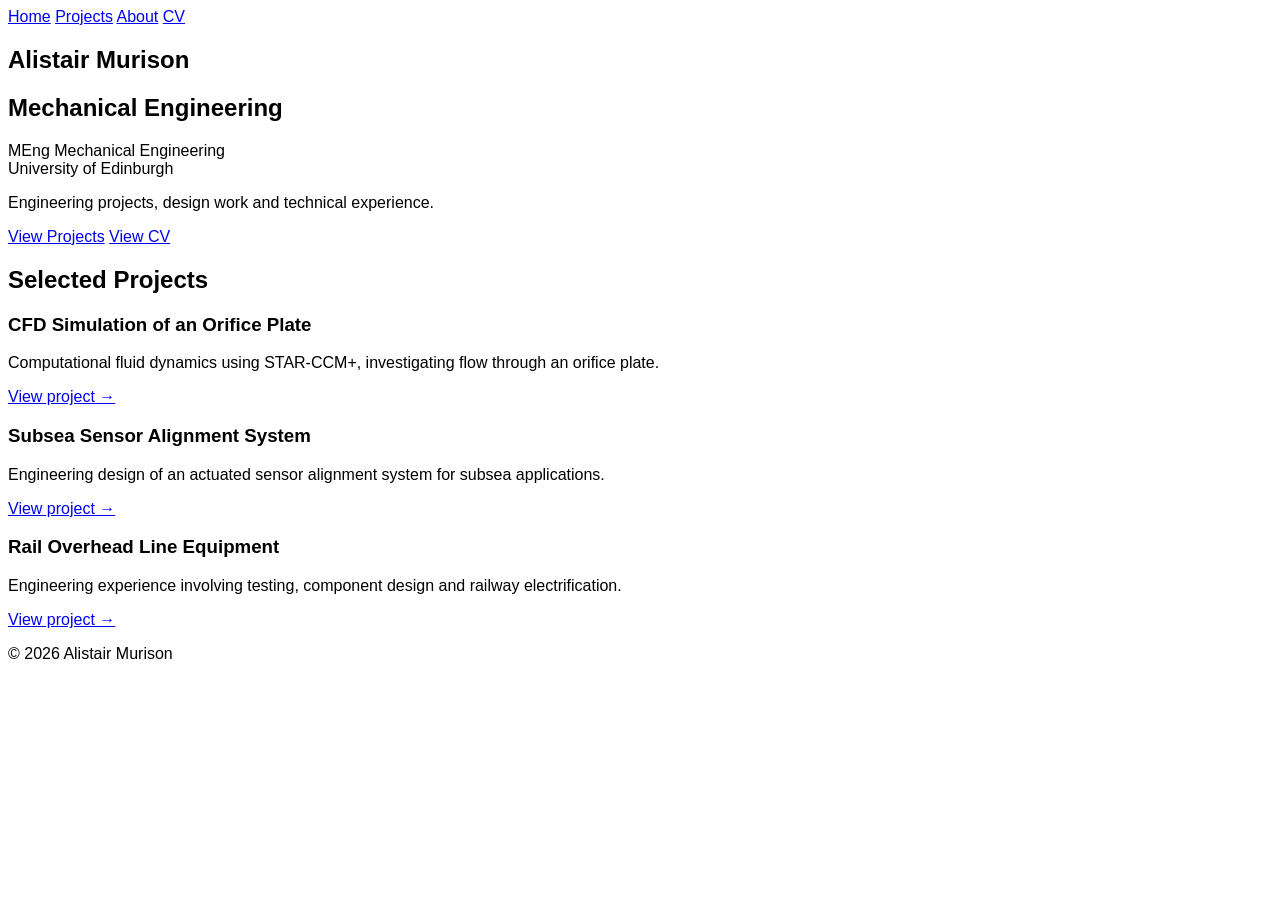
==== index.html @ 7d7eec46 "Update index.html" ====
<!DOCTYPE html>
<html lang="en">

<head>
    <meta charset="UTF-8">
    <meta name="viewport" content="width=device-width, initial-scale=1.0">
    <title>Alistair Murison | Mechanical Engineering</title>
    <link rel="stylesheet" href="style.css">
</head>

<body>

    <!-- Navigation -->
    <header>
        <nav>
            <a href="index.html">Home</a>
            <a href="projects.html">Projects</a>
            <a href="about.html">About</a>
            <a href="cv.pdf">CV</a>
        </nav>
    </header>


    <!-- Main content -->
    <main>

        <!-- Introduction -->
        <section class="hero">

            <h1>Alistair Murison</h1>

            <h2>Mechanical Engineering</h2>

            <p class="subtitle">
                MEng Mechanical Engineering<br>
                University of Edinburgh
            </p>

            <p class="intro">
                Engineering projects, design work and technical experience.
            </p>

            <div class="buttons">
                <a href="projects.html">View Projects</a>
                <a href="cv.pdf">View CV</a>
            </div>
        </section>


        <!-- Selected projects -->
        <section class="projects">

            <h2>Selected Projects</h2>

            <div class="project-grid">

                <article class="project-card">

                    <h3>CFD Simulation of an Orifice Plate</h3>

                    <p>
                        Computational fluid dynamics using STAR-CCM+,
                        investigating flow through an orifice plate.
                    </p>

                    <a href="projects/orifice-plate/">
                        View project →
                    </a>

                </article>


                <article class="project-card">

                    <h3>Subsea Sensor Alignment System</h3>

                    <p>
                        Engineering design of an actuated sensor
                        alignment system for subsea applications.
                    </p>

                    <a href="projects/subsea-sensor/">
                        View project →
                    </a>

                </article>


                <article class="project-card">

                    <h3>Rail Overhead Line Equipment</h3>

                    <p>
                        Engineering experience involving testing,
                        component design and railway electrification.
                    </p>

                    <a href="projects/rail-ole/">
                        View project →
                    </a>
                </article>
            </div>
        </section>
    </main>


    <!-- Footer -->
    <footer>
        <p>© 2026 Alistair Murison</p>
    </footer>
</body>
</html>
---- style.css ----
body {
    font-family: Arial, sans-serif;
}
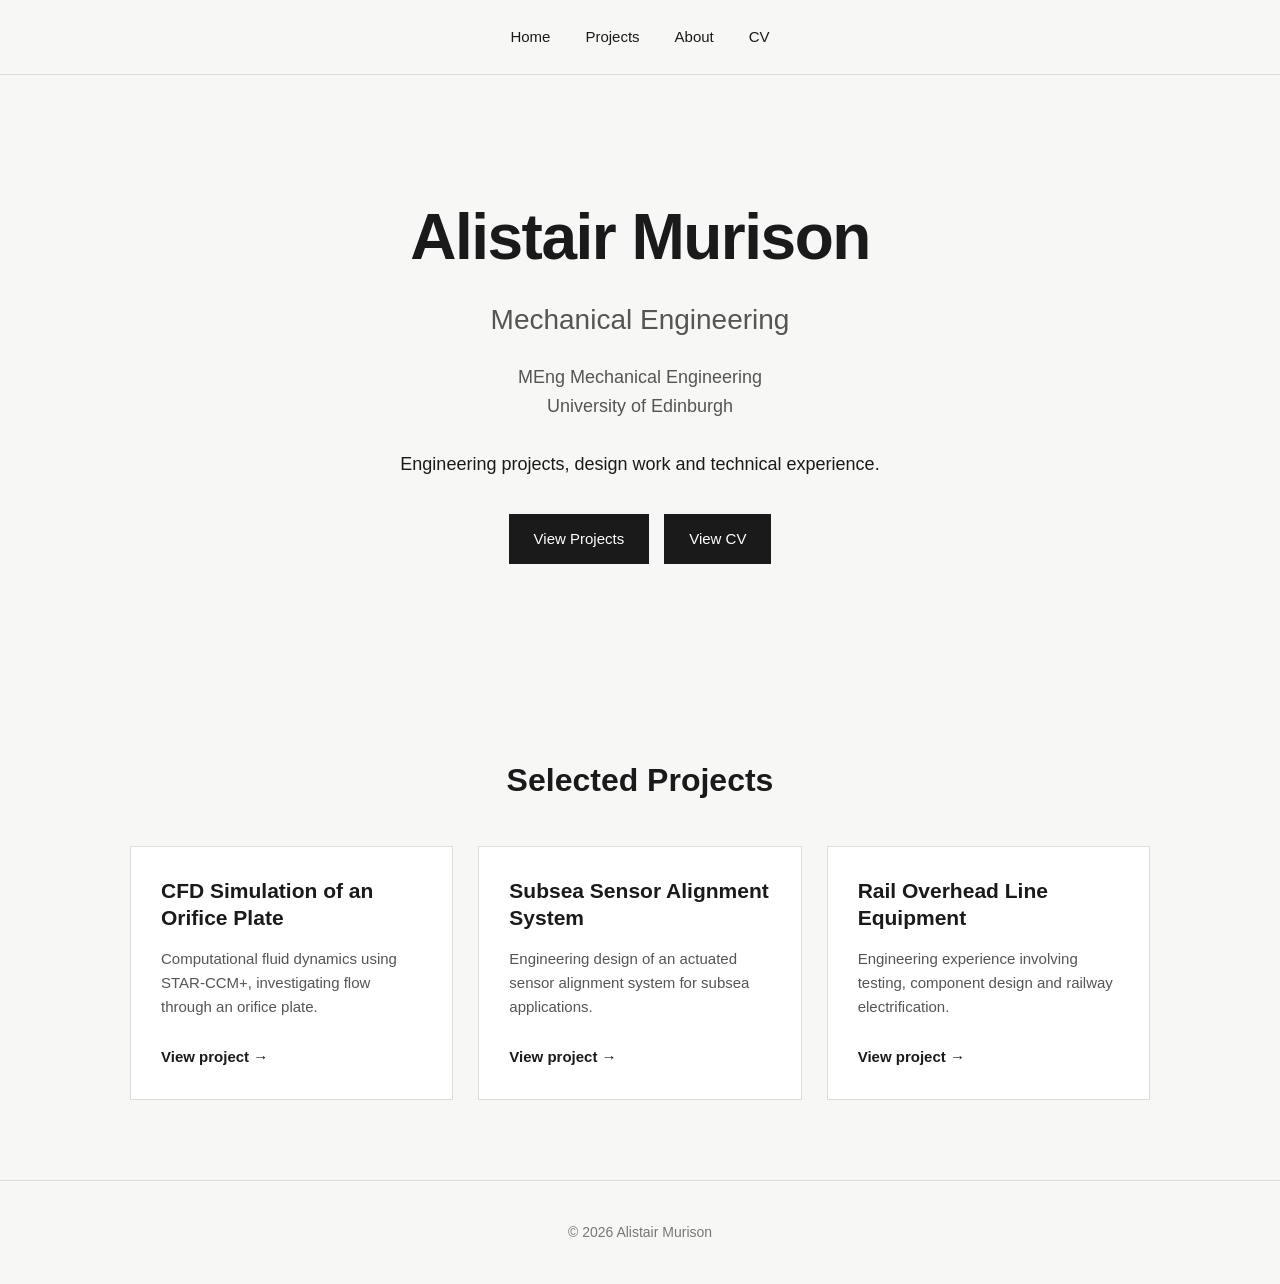
==== commit d3c292d8: "Update index.html" ====
--- a/index.html
+++ b/index.html
@@ -26,9 +26,7 @@
 
         <!-- Introduction -->
         <section class="hero">
-
             <h1>Alistair Murison</h1>
-
             <h2>Mechanical Engineering</h2>
 
             <p class="subtitle">
--- a/style.css
+++ b/style.css
@@ -1,3 +1,286 @@
+/* =========================================================
+   General
+   ========================================================= */
+
+* {
+    box-sizing: border-box;
+}
+
+html {
+    scroll-behavior: smooth;
+}
+
 body {
-    font-family: Arial, sans-serif;
-}
+    margin: 0;
+    background-color: #f7f7f5;
+    color: #1a1a1a;
+    font-family: Arial, Helvetica, sans-serif;
+    line-height: 1.6;
+}
+
+
+/* =========================================================
+   Navigation
+   ========================================================= */
+
+header {
+    width: 100%;
+    border-bottom: 1px solid #ddddda;
+}
+
+nav {
+    max-width: 1100px;
+    margin: 0 auto;
+    padding: 25px 40px;
+
+    display: flex;
+    justify-content: center;
+    gap: 35px;
+}
+
+nav a {
+    color: #1a1a1a;
+    text-decoration: none;
+    font-size: 15px;
+    font-weight: 500;
+}
+
+nav a:hover {
+    color: #777;
+}
+
+
+/* =========================================================
+   Main content
+   ========================================================= */
+
+main {
+    max-width: 1100px;
+    margin: 0 auto;
+    padding: 0 40px;
+}
+
+
+/* =========================================================
+   Hero section
+   ========================================================= */
+
+.hero {
+    min-height: 600px;
+
+    display: flex;
+    flex-direction: column;
+    align-items: center;
+    justify-content: center;
+
+    text-align: center;
+}
+
+.hero h1 {
+    margin: 0;
+
+    font-size: 64px;
+    font-weight: 700;
+    letter-spacing: -1.5px;
+}
+
+.hero h2 {
+    margin: 10px 0 20px;
+
+    font-size: 28px;
+    font-weight: 400;
+    color: #555;
+}
+
+.subtitle {
+    margin: 0;
+
+    font-size: 18px;
+    color: #555;
+}
+
+.intro {
+    max-width: 600px;
+    margin: 30px auto 0;
+
+    font-size: 18px;
+}
+
+
+/* =========================================================
+   Buttons
+   ========================================================= */
+
+.buttons {
+    display: flex;
+    justify-content: center;
+    gap: 15px;
+
+    margin-top: 35px;
+}
+
+.buttons a {
+    display: inline-block;
+
+    padding: 12px 24px;
+
+    background-color: #1a1a1a;
+    color: white;
+
+    text-decoration: none;
+    font-size: 15px;
+
+    border: 1px solid #1a1a1a;
+
+    transition: 0.2s ease;
+}
+
+.buttons a:hover {
+    background-color: transparent;
+    color: #1a1a1a;
+}
+
+
+/* =========================================================
+   Projects
+   ========================================================= */
+
+.projects {
+    padding: 80px 0;
+}
+
+.projects > h2 {
+    margin: 0 0 40px;
+
+    text-align: center;
+    font-size: 32px;
+    font-weight: 600;
+}
+
+.project-grid {
+    display: grid;
+    grid-template-columns: repeat(3, 1fr);
+    gap: 25px;
+}
+
+.project-card {
+    padding: 30px;
+
+    background-color: #ffffff;
+    border: 1px solid #ddddda;
+
+    text-align: left;
+
+    transition: 0.2s ease;
+}
+
+.project-card:hover {
+    transform: translateY(-3px);
+    border-color: #aaaaaa;
+}
+
+.project-card h3 {
+    margin: 0 0 15px;
+
+    font-size: 21px;
+    line-height: 1.3;
+}
+
+.project-card p {
+    margin: 0 0 25px;
+
+    color: #555;
+    font-size: 15px;
+}
+
+.project-card a {
+    color: #1a1a1a;
+
+    font-size: 15px;
+    font-weight: 600;
+
+    text-decoration: none;
+}
+
+.project-card a:hover {
+    text-decoration: underline;
+}
+
+
+/* =========================================================
+   Footer
+   ========================================================= */
+
+footer {
+    padding: 40px;
+
+    border-top: 1px solid #ddddda;
+
+    text-align: center;
+}
+
+footer p {
+    margin: 0;
+
+    color: #777;
+    font-size: 14px;
+}
+
+
+/* =========================================================
+   Mobile
+   ========================================================= */
+
+@media (max-width: 800px) {
+
+    nav {
+        padding: 20px;
+        gap: 20px;
+    }
+
+    main {
+        padding: 0 20px;
+    }
+
+    .hero {
+        min-height: 500px;
+    }
+
+    .hero h1 {
+        font-size: 45px;
+    }
+
+    .hero h2 {
+        font-size: 23px;
+    }
+
+    .project-grid {
+        grid-template-columns: 1fr;
+    }
+
+}
+
+
+/* Small phones */
+
+@media (max-width: 500px) {
+
+    nav {
+        flex-wrap: wrap;
+    }
+
+    .hero h1 {
+        font-size: 38px;
+    }
+
+    .buttons {
+        flex-direction: column;
+        width: 100%;
+        max-width: 250px;
+    }
+
+    .buttons a {
+        text-align: center;
+    }
+
+}
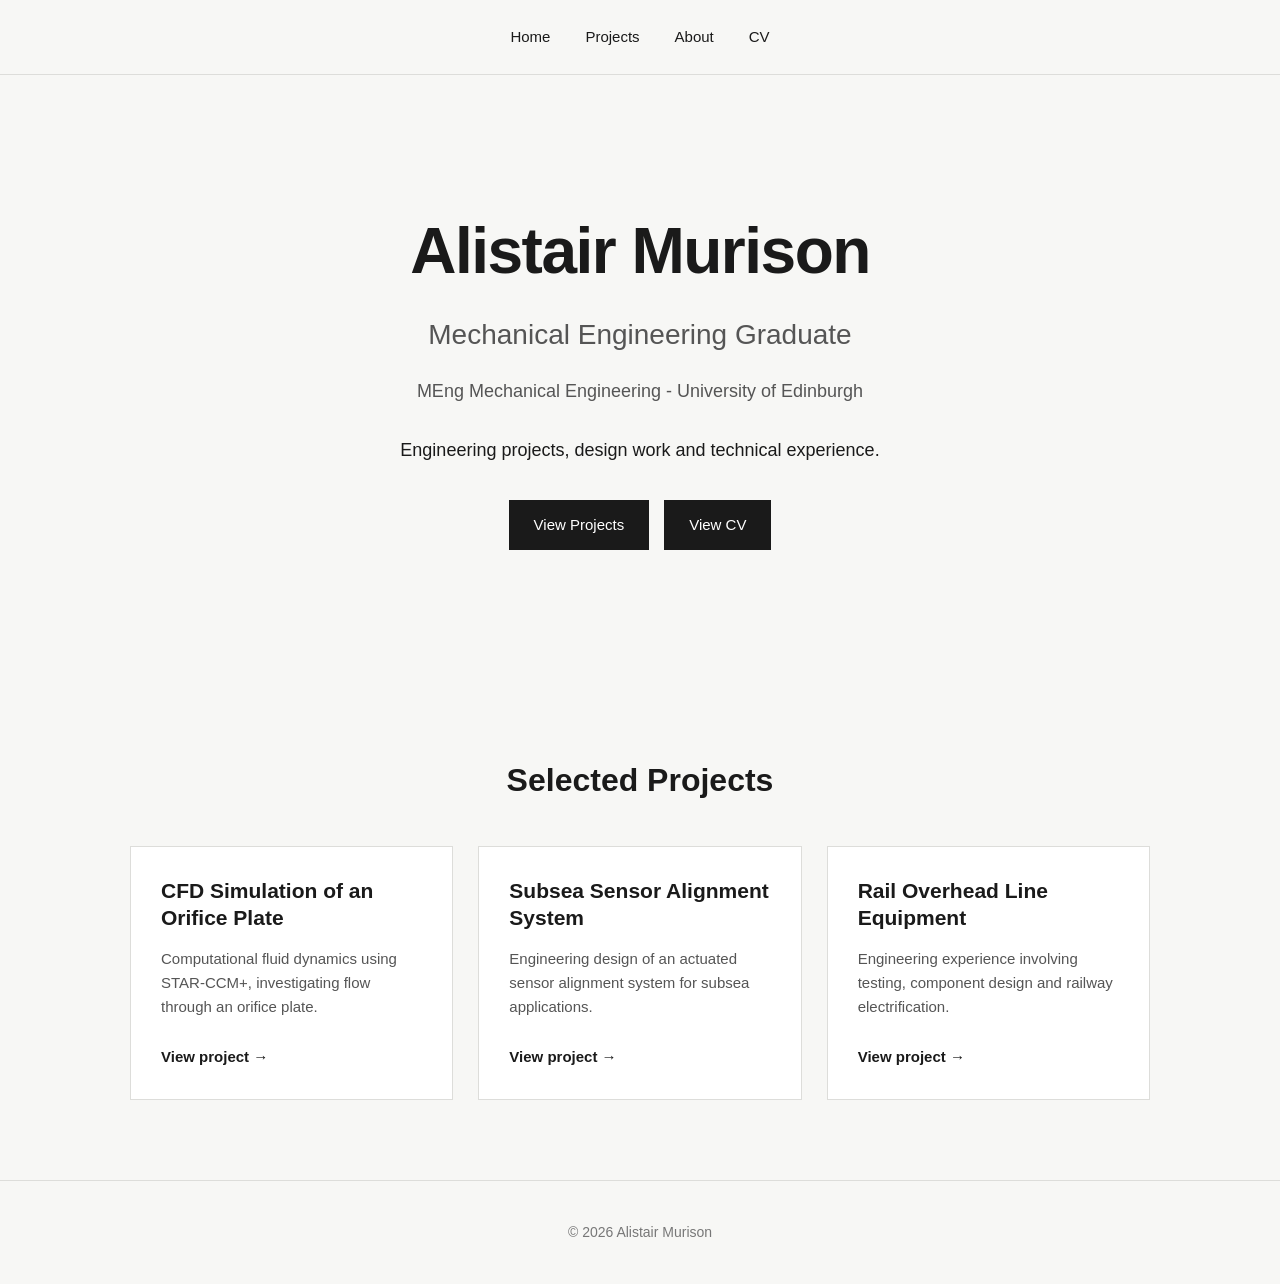
==== commit c2e60e71: "Update index.html" ====
--- a/index.html
+++ b/index.html
@@ -27,11 +27,10 @@
         <!-- Introduction -->
         <section class="hero">
             <h1>Alistair Murison</h1>
-            <h2>Mechanical Engineering</h2>
+            <h2>Mechanical Engineering Graduate</h2>
 
             <p class="subtitle">
-                MEng Mechanical Engineering<br>
-                University of Edinburgh
+                MEng Mechanical Engineering - University of Edinburgh
             </p>
 
             <p class="intro">
--- a/style.css
+++ b/style.css
@@ -260,7 +260,6 @@
 
 }
 
-
 /* Small phones */
 
 @media (max-width: 500px) {
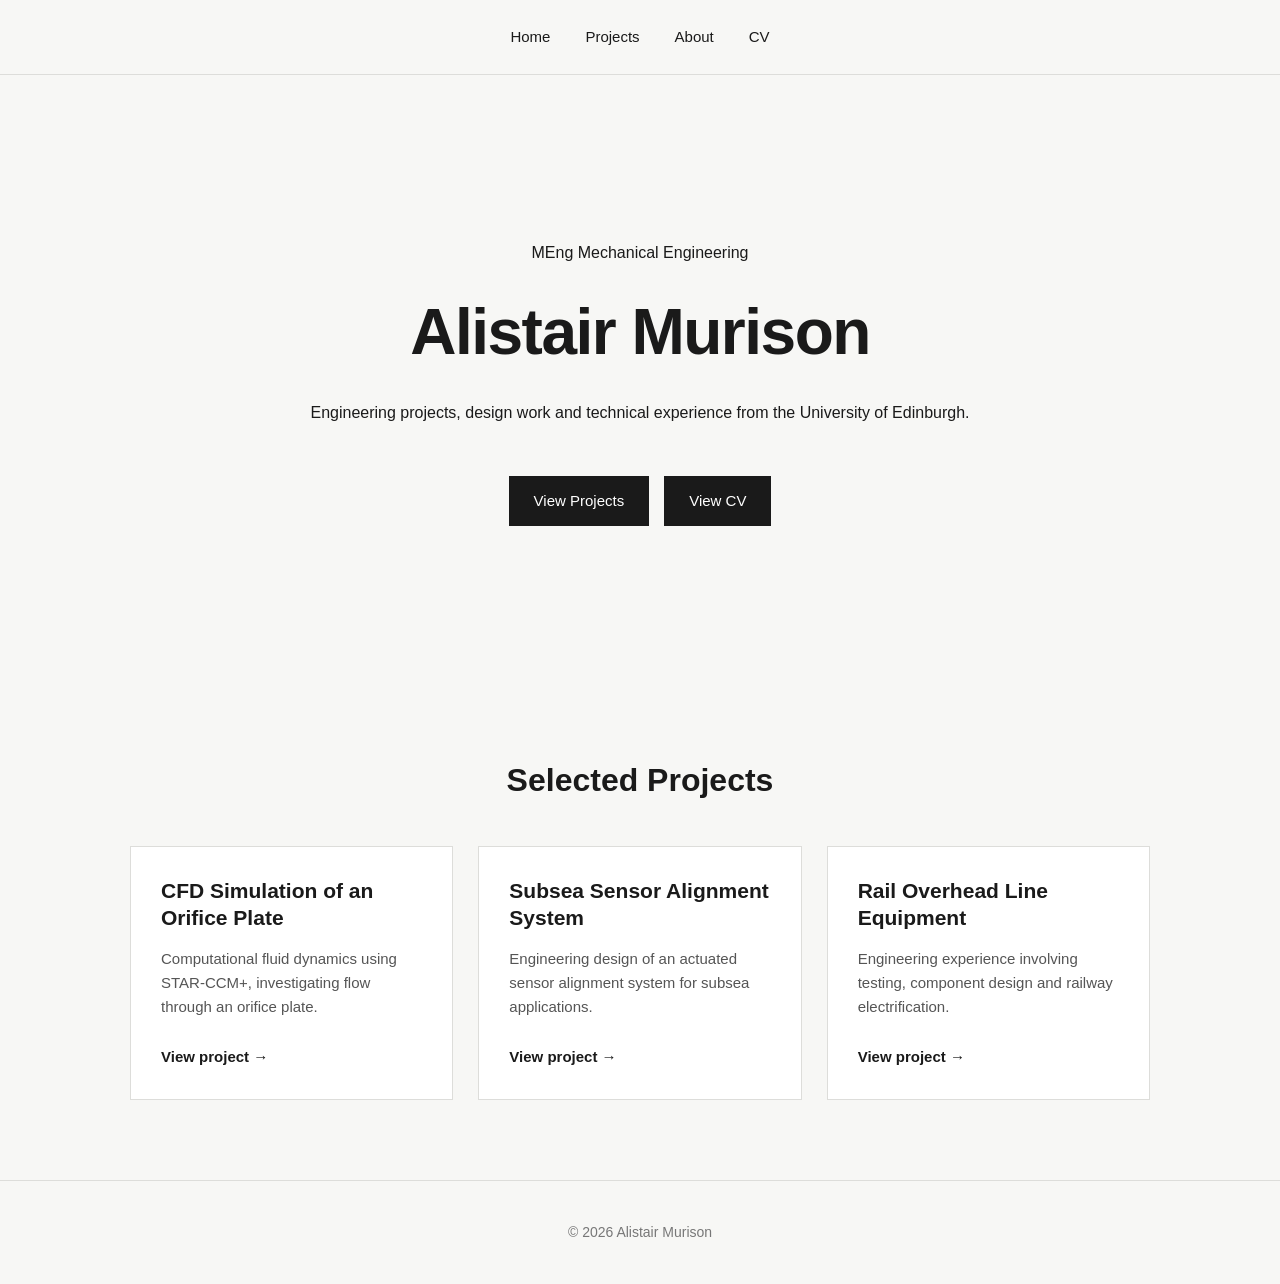
==== commit ee735347: "Update index.html" ====
--- a/index.html
+++ b/index.html
@@ -26,17 +26,16 @@
 
         <!-- Introduction -->
         <section class="hero">
+
+            <p class="eyebrow">MEng Mechanical Engineering</p>
+    
             <h1>Alistair Murison</h1>
-            <h2>Mechanical Engineering Graduate</h2>
-
-            <p class="subtitle">
-                MEng Mechanical Engineering - University of Edinburgh
+    
+            <p class="hero-description">
+            Engineering projects, design work and technical experience
+            from the University of Edinburgh.
             </p>
-
-            <p class="intro">
-                Engineering projects, design work and technical experience.
-            </p>
-
+    
             <div class="buttons">
                 <a href="projects.html">View Projects</a>
                 <a href="cv.pdf">View CV</a>
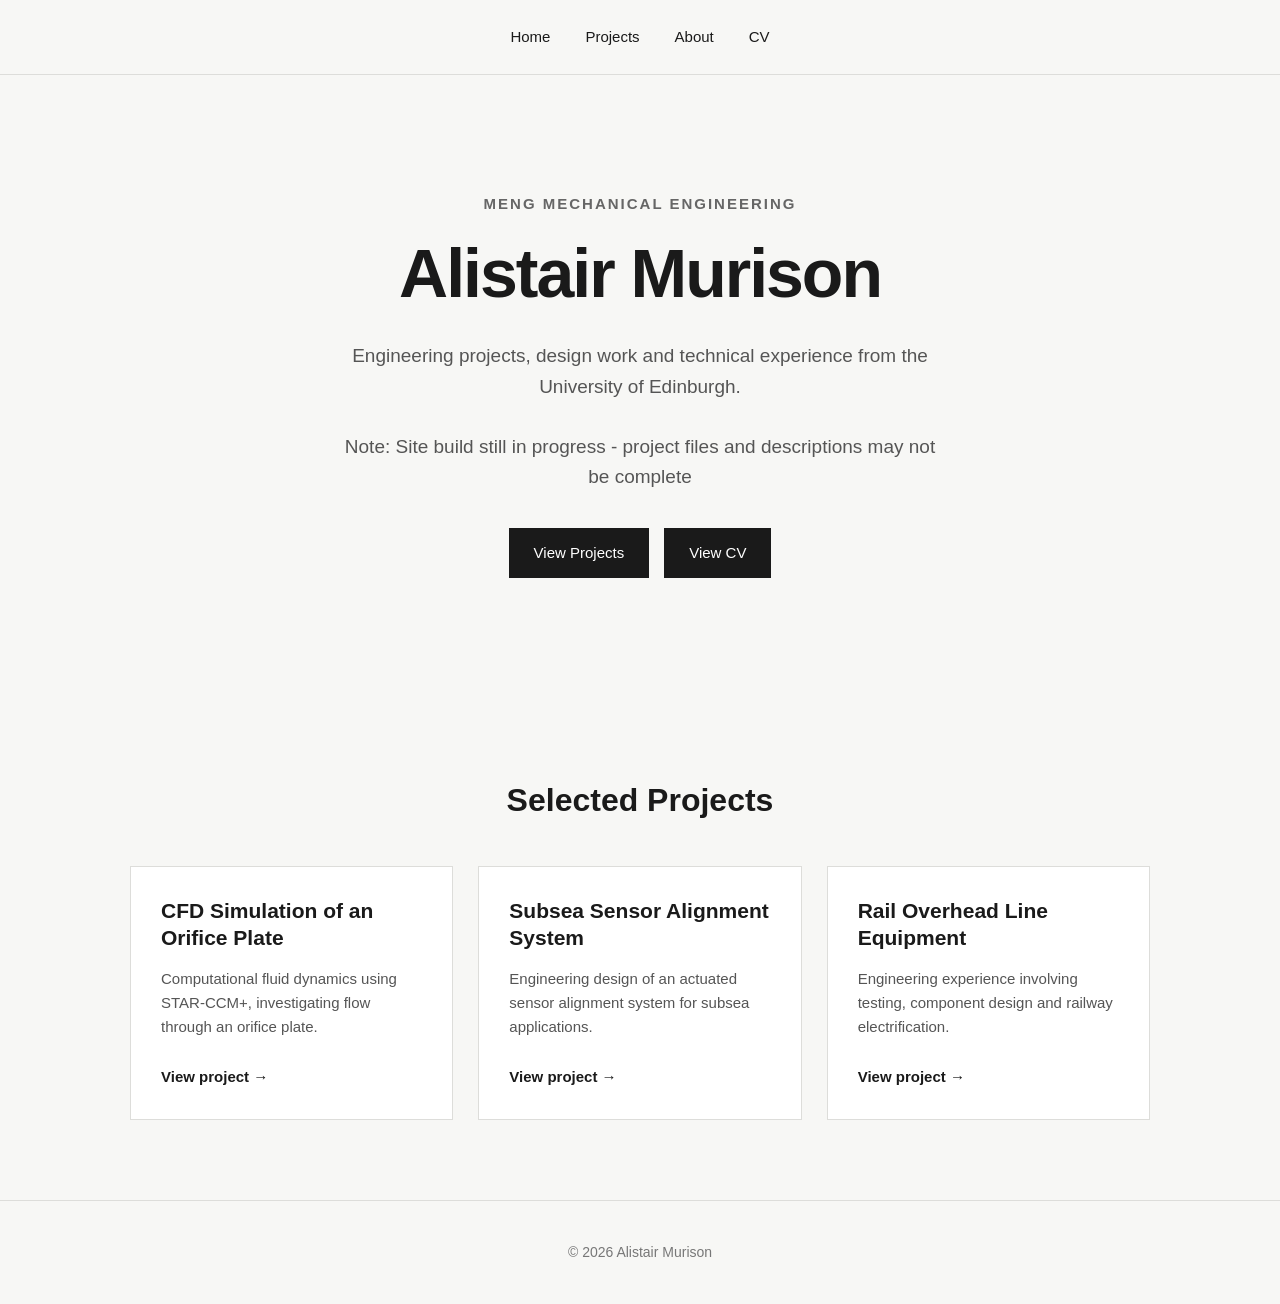
==== commit 3d821264: "Update index.html" ====
--- a/index.html
+++ b/index.html
@@ -34,6 +34,10 @@
             <p class="hero-description">
             Engineering projects, design work and technical experience
             from the University of Edinburgh.
+            </p>
+
+            <p class="hero-description">
+            Note: Site build still in progress - project files and descriptions may not be complete
             </p>
     
             <div class="buttons">
--- a/style.css
+++ b/style.css
@@ -66,7 +66,7 @@
    ========================================================= */
 
 .hero {
-    min-height: 600px;
+    min-height: 620px;
 
     display: flex;
     flex-direction: column;
@@ -76,34 +76,33 @@
     text-align: center;
 }
 
+.eyebrow {
+    margin: 0 0 20px;
+
+    font-size: 15px;
+    font-weight: 600;
+    letter-spacing: 2px;
+    text-transform: uppercase;
+
+    color: #666;
+}
+
 .hero h1 {
     margin: 0;
 
-    font-size: 64px;
+    font-size: 68px;
     font-weight: 700;
-    letter-spacing: -1.5px;
-}
-
-.hero h2 {
-    margin: 10px 0 20px;
-
-    font-size: 28px;
-    font-weight: 400;
-    color: #555;
-}
-
-.subtitle {
-    margin: 0;
-
-    font-size: 18px;
-    color: #555;
-}
-
-.intro {
+    letter-spacing: -2px;
+    line-height: 1.1;
+}
+
+.hero-description {
     max-width: 600px;
     margin: 30px auto 0;
 
-    font-size: 18px;
+    font-size: 19px;
+    line-height: 1.6;
+    color: #555;
 }
 
 
@@ -260,6 +259,18 @@
 
 }
 
+.projects-page {
+    padding: 70px 0 90px;
+}
+
+.page-heading h1 {
+    font-size: 42px;
+}
+
+.project-entry h2 {
+    font-size: 26px;
+}
+
 /* Small phones */
 
 @media (max-width: 500px) {
@@ -283,3 +294,397 @@
     }
 
 }
+
+
+/* =========================================================
+   Projects page
+   ========================================================= */
+
+.projects-page {
+    max-width: 900px;
+    margin: 0 auto;
+    padding: 100px 0 120px;
+}
+
+
+/* Page heading */
+
+.page-heading {
+    margin-bottom: 80px;
+    text-align: center;
+}
+
+.page-heading h1 {
+    margin: 0;
+
+    font-size: 56px;
+    font-weight: 700;
+    letter-spacing: -1.5px;
+}
+
+.page-heading > p:last-child {
+    max-width: 600px;
+    margin: 25px auto 0;
+
+    font-size: 18px;
+    color: #555;
+}
+
+
+/* Individual project */
+
+.project-entry {
+    padding: 55px 0;
+
+    border-top: 1px solid #ddddda;
+}
+
+.project-entry:last-child {
+    border-bottom: 1px solid #ddddda;
+}
+
+.project-entry-content {
+    max-width: 750px;
+}
+
+.project-entry h2 {
+    margin: 0 0 20px;
+
+    font-size: 32px;
+    line-height: 1.25;
+}
+
+.project-entry p:not(.project-category) {
+    color: #555;
+
+    font-size: 16px;
+    line-height: 1.7;
+}
+
+.project-entry a {
+    display: inline-block;
+
+    margin-top: 10px;
+
+    color: #1a1a1a;
+
+    font-size: 15px;
+    font-weight: 600;
+
+    text-decoration: none;
+}
+
+.project-entry a:hover {
+    text-decoration: underline;
+}
+
+
+/* =========================================================
+   Projects page (For the drop down menus)
+   ========================================================= */
+
+.projects-page {
+    max-width: 950px;
+    margin: 0 auto;
+    padding: 100px 0 120px;
+}
+
+
+/* ---------------------------------------------------------
+   Page heading
+   --------------------------------------------------------- */
+
+.page-heading {
+    margin-bottom: 70px;
+    text-align: center;
+}
+
+.page-heading h1 {
+    margin: 0;
+
+    font-size: 56px;
+    font-weight: 700;
+    letter-spacing: -1.5px;
+}
+
+.page-heading > p:last-child {
+    max-width: 600px;
+    margin: 25px auto 0;
+
+    font-size: 18px;
+    color: #555;
+}
+
+
+/* ---------------------------------------------------------
+   Project entry
+   --------------------------------------------------------- */
+
+.project-entry {
+    margin-bottom: 20px;
+
+    background-color: #ffffff;
+    border: 1px solid #ddddda;
+}
+
+
+/* ---------------------------------------------------------
+   Project summary
+   --------------------------------------------------------- */
+
+.project-entry summary {
+    position: relative;
+
+    display: flex;
+    align-items: center;
+    justify-content: space-between;
+
+    padding: 35px 40px;
+
+    cursor: pointer;
+
+    list-style: none;
+}
+
+
+/* Remove default triangle */
+
+.project-entry summary::-webkit-details-marker {
+    display: none;
+}
+
+
+/* Firefox */
+
+.project-entry summary::marker {
+    display: none;
+}
+
+
+.project-summary {
+    padding-right: 40px;
+}
+
+
+.project-category {
+    margin: 0 0 10px;
+
+    font-size: 12px;
+    font-weight: 700;
+
+    letter-spacing: 1.5px;
+    text-transform: uppercase;
+
+    color: #777;
+}
+
+
+.project-entry h2 {
+    margin: 0 0 12px;
+
+    font-size: 28px;
+    line-height: 1.3;
+}
+
+
+.project-short-description {
+    margin: 0;
+
+    color: #555;
+
+    font-size: 16px;
+    line-height: 1.6;
+}
+
+
+/* ---------------------------------------------------------
+   Expand icon
+   --------------------------------------------------------- */
+
+.expand-icon {
+    flex-shrink: 0;
+
+    display: flex;
+    align-items: center;
+    justify-content: center;
+
+    width: 35px;
+    height: 35px;
+
+    border: 1px solid #cccccc;
+
+    font-size: 24px;
+    font-weight: 300;
+
+    color: #555;
+}
+
+
+/* Change + to − when open */
+
+.project-entry[open] .expand-icon {
+    font-size: 0;
+}
+
+.project-entry[open] .expand-icon::after {
+    content: "−";
+
+    font-size: 24px;
+}
+
+
+/* ---------------------------------------------------------
+   Expanded project content
+   --------------------------------------------------------- */
+
+.project-details {
+    padding: 0 40px 50px;
+
+    border-top: 1px solid #ddddda;
+}
+
+
+.project-details h3 {
+    margin: 40px 0 12px;
+
+    font-size: 20px;
+    font-weight: 600;
+}
+
+
+.project-details p {
+    max-width: 800px;
+
+    margin: 0 0 18px;
+
+    color: #444;
+
+    font-size: 16px;
+    line-height: 1.7;
+}
+
+
+.project-details ul {
+    max-width: 800px;
+
+    margin: 0;
+    padding-left: 25px;
+
+    color: #444;
+
+    line-height: 1.7;
+}
+
+
+.project-details li {
+    margin-bottom: 8px;
+}
+
+
+/* ---------------------------------------------------------
+   PDF viewer
+   --------------------------------------------------------- */
+
+.pdf-viewer {
+    width: 100%;
+
+    margin-top: 25px;
+
+    background-color: #eeeeee;
+
+    border: 1px solid #cccccc;
+}
+
+
+.pdf-viewer iframe {
+    display: block;
+
+    width: 100%;
+    height: 750px;
+
+    border: none;
+}
+
+
+/* PDF link */
+
+.pdf-link {
+    margin-top: 15px;
+}
+
+
+.pdf-link a {
+    color: #1a1a1a;
+
+    font-size: 15px;
+    font-weight: 600;
+
+    text-decoration: none;
+}
+
+
+.pdf-link a:hover {
+    text-decoration: underline;
+}
+
+
+/* ---------------------------------------------------------
+   Mobile
+   --------------------------------------------------------- */
+
+@media (max-width: 800px) {
+
+    .projects-page {
+        padding: 70px 0 90px;
+    }
+
+    .page-heading h1 {
+        font-size: 42px;
+    }
+
+    .project-entry summary {
+        padding: 28px 25px;
+    }
+
+    .project-entry h2 {
+        font-size: 24px;
+    }
+
+    .project-summary {
+        padding-right: 20px;
+    }
+
+    .project-details {
+        padding: 0 25px 40px;
+    }
+
+    .pdf-viewer iframe {
+        height: 600px;
+    }
+
+}
+
+
+@media (max-width: 500px) {
+
+    .project-entry summary {
+        padding: 25px 20px;
+    }
+
+    .project-entry h2 {
+        font-size: 21px;
+    }
+
+    .project-short-description {
+        font-size: 15px;
+    }
+
+    .project-details {
+        padding: 0 20px 35px;
+    }
+
+    .pdf-viewer iframe {
+        height: 500px;
+    }
+
+}
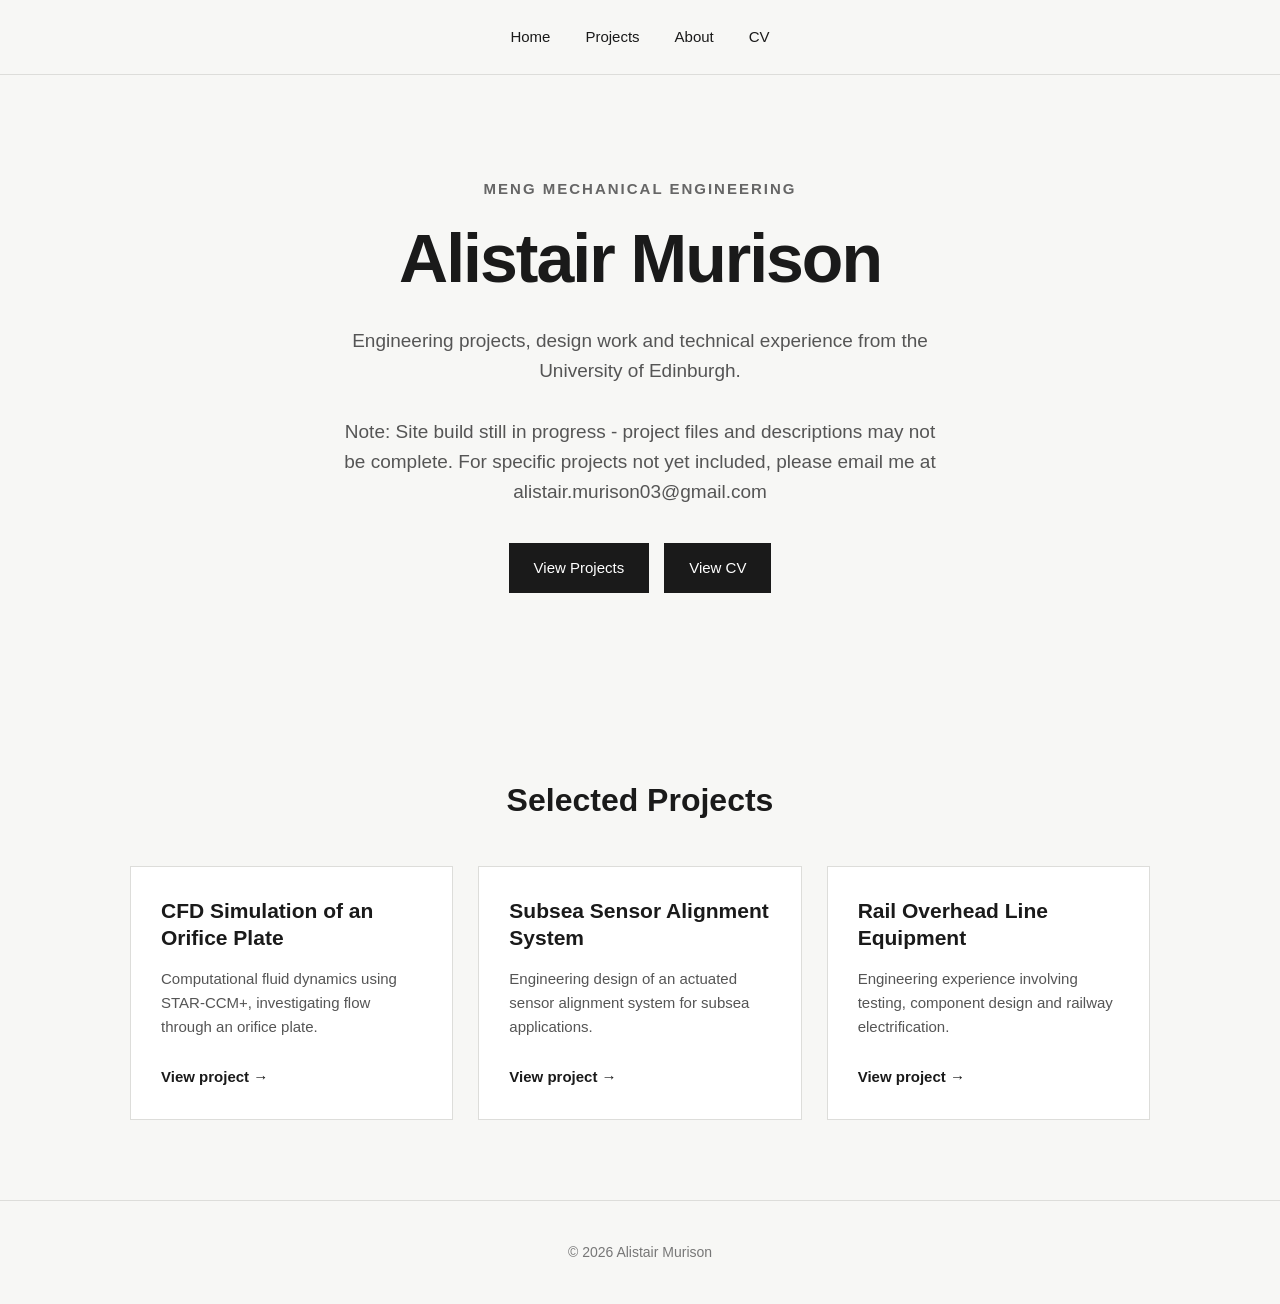
==== commit 7115936b: "Update index.html" ====
--- a/index.html
+++ b/index.html
@@ -37,7 +37,9 @@
             </p>
 
             <p class="hero-description">
-            Note: Site build still in progress - project files and descriptions may not be complete
+            Note: Site build still in progress - project files and 
+            descriptions may not be complete. For specific projects not
+            yet included, please email me at alistair.murison03@gmail.com
             </p>
     
             <div class="buttons">
--- a/style.css
+++ b/style.css
@@ -580,6 +580,15 @@
     margin-bottom: 8px;
 }
 
+.project-details h4 {
+    margin: 28px 0 12px;
+    font-size: 17px;
+    font-weight: 600;
+}
+
+.project-details h3 {
+    line-height: 1.4;
+}
 
 /* ---------------------------------------------------------
    PDF viewer
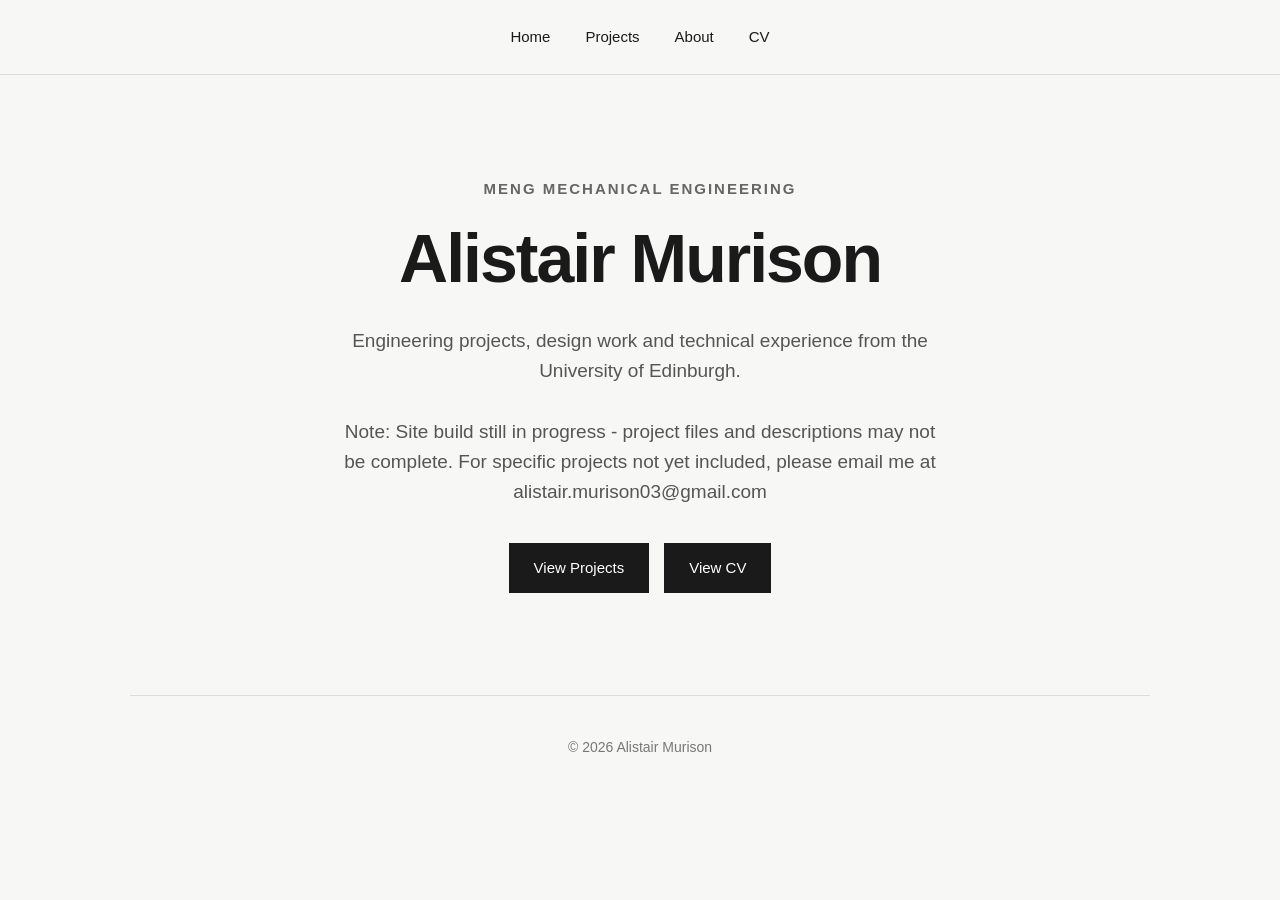
==== commit b49cb611: "Update index removal of selected projects.html" ====
--- a/index.html
+++ b/index.html
@@ -50,6 +50,7 @@
 
 
         <!-- Selected projects -->
+        <!--
         <section class="projects">
 
             <h2>Selected Projects</h2>
@@ -104,7 +105,7 @@
             </div>
         </section>
     </main>
-
+    -->
 
     <!-- Footer -->
     <footer>
--- a/style.css
+++ b/style.css
@@ -145,7 +145,7 @@
    ========================================================= */
 
 .projects {
-    padding: 80px 0;
+    padding: 60px 0;
 }
 
 .projects > h2 {
